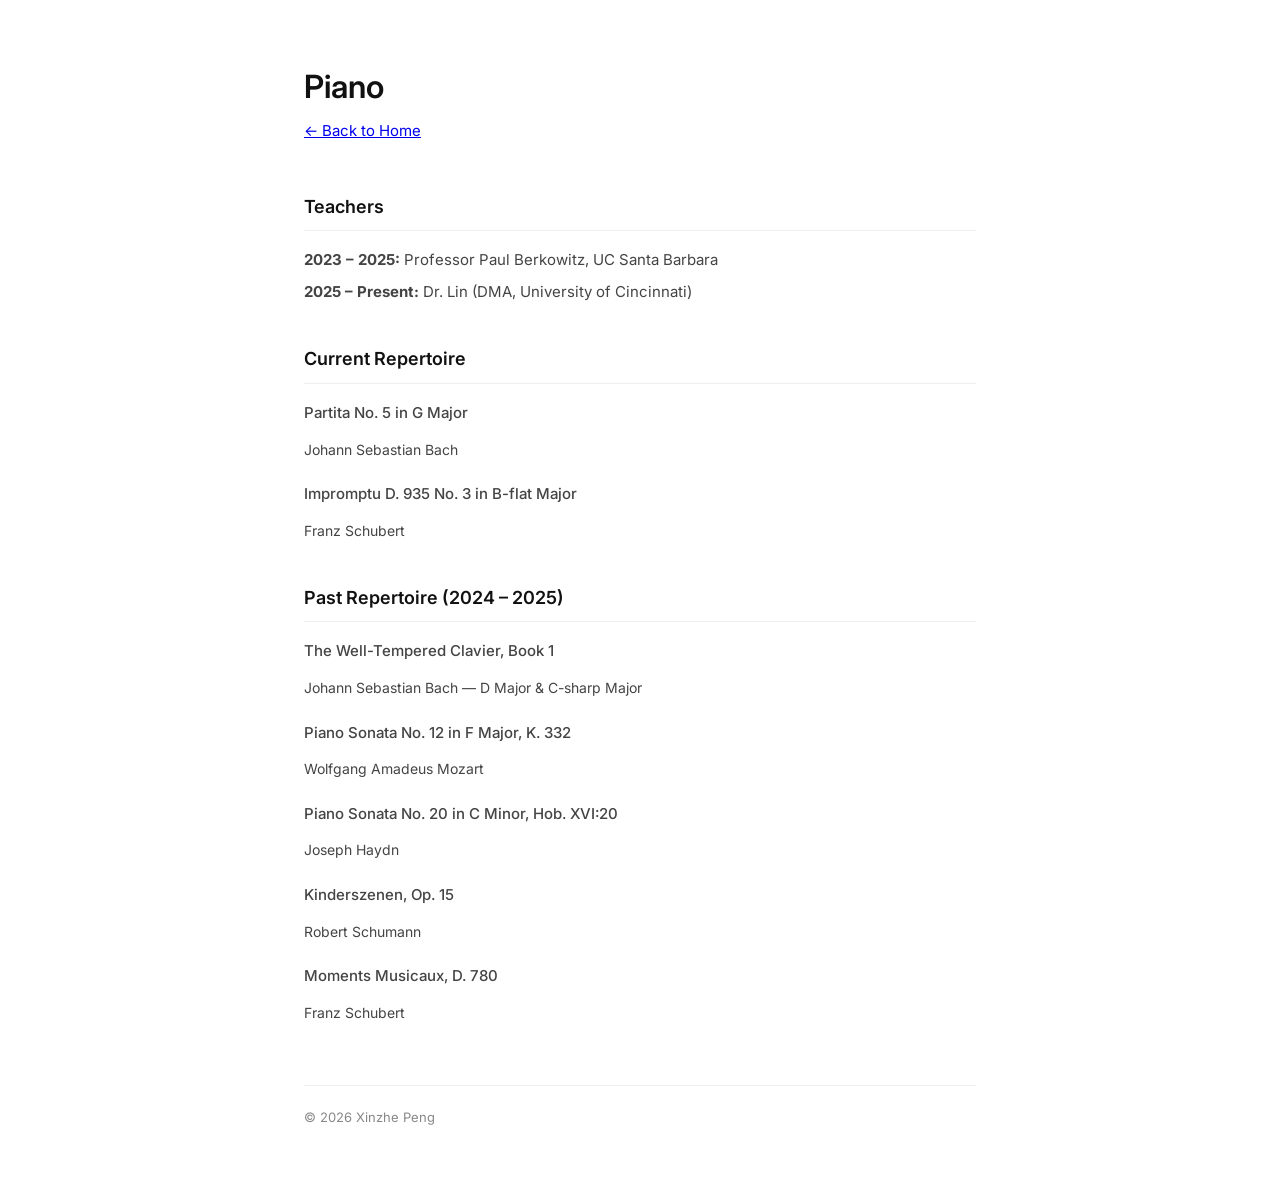
==== piano.html @ 50e96a3e "init" ====
<!DOCTYPE html>
<html lang="en">
<head>
    <meta charset="UTF-8">
    <meta name="viewport" content="width=device-width, initial-scale=1.0">
    <title>Piano | Xinzhe Peng</title>
    <link rel="stylesheet" href="style.css">
    <link href="https://fonts.googleapis.com/css2?family=Inter:wght@300;400;500;600&display=swap" rel="stylesheet">
</head>
<body>
    <div class="page">
        <!-- Header -->
        <header class="header">
            <h1>Piano</h1>
            <p class="subtitle"><a href="index.html">← Back to Home</a></p>
        </header>

        <!-- Teachers -->
        <section class="section">
            <h2>Teachers</h2>
            <ul class="contact-list">
                <li><strong>2023 – 2025:</strong> Professor Paul Berkowitz, UC Santa Barbara</li>
                <li><strong>2025 – Present:</strong> Dr. Lin (DMA, University of Cincinnati)</li>
            </ul>
        </section>

        <!-- Current Repertoire -->
        <section class="section">
            <h2>Current Repertoire</h2>
            <div class="publication">
                <p class="pub-title">Partita No. 5 in G Major</p>
                <p class="pub-authors">Johann Sebastian Bach</p>
            </div>
            <div class="publication">
                <p class="pub-title">Impromptu D. 935 No. 3 in B-flat Major</p>
                <p class="pub-authors">Franz Schubert</p>
            </div>
        </section>

        <!-- Past Repertoire -->
        <section class="section">
            <h2>Past Repertoire (2024 – 2025)</h2>
            <div class="publication">
                <p class="pub-title">The Well-Tempered Clavier, Book 1</p>
                <p class="pub-authors">Johann Sebastian Bach — D Major & C-sharp Major</p>
            </div>
            <div class="publication">
                <p class="pub-title">Piano Sonata No. 12 in F Major, K. 332</p>
                <p class="pub-authors">Wolfgang Amadeus Mozart</p>
            </div>
            <div class="publication">
                <p class="pub-title">Piano Sonata No. 20 in C Minor, Hob. XVI:20</p>
                <p class="pub-authors">Joseph Haydn</p>
            </div>
            <div class="publication">
                <p class="pub-title">Kinderszenen, Op. 15</p>
                <p class="pub-authors">Robert Schumann</p>
            </div>
            <div class="publication">
                <p class="pub-title">Moments Musicaux, D. 780</p>
                <p class="pub-authors">Franz Schubert</p>
            </div>
        </section>

        <!-- Footer -->
        <footer class="footer">
            <p>&copy; 2026 Xinzhe Peng</p>
        </footer>
    </div>
</body>
</html>
---- style.css ----
/* Reset */
* {
    margin: 0;
    padding: 0;
    box-sizing: border-box;
}

/* Base */
body {
    font-family: 'Inter', -apple-system, BlinkMacSystemFont, sans-serif;
    font-size: 15px;
    line-height: 1.7;
    color: #333;
    background: #fff;
}

.page {
    max-width: 720px;
    margin: 0 auto;
    padding: 60px 24px;
}

/* Header */
.header {
    margin-bottom: 48px;
}

.header h1 {
    font-size: 32px;
    font-weight: 600;
    color: #111;
    margin-bottom: 4px;
}

.header .subtitle {
    font-size: 15px;
    color: #666;
    margin-bottom: 12px;
}

.header-links {
    display: flex;
    gap: 16px;
}

.header-links a {
    color: #2563eb;
    text-decoration: none;
    font-size: 14px;
}

.header-links a:hover {
    text-decoration: underline;
}

/* Sections */
.section {
    margin-bottom: 40px;
}

.section h2 {
    font-size: 18px;
    font-weight: 600;
    color: #111;
    margin-bottom: 16px;
    padding-bottom: 8px;
    border-bottom: 1px solid #eee;
}

.section p {
    color: #444;
    margin-bottom: 12px;
}

/* Publication */
.publication {
    margin-bottom: 20px;
}

.pub-title {
    font-weight: 500;
    color: #111;
    margin-bottom: 6px;
}

.pub-authors {
    color: #555;
    font-size: 14px;
    margin-bottom: 4px;
}

.pub-venue {
    color: #666;
    font-size: 14px;
    font-style: italic;
    margin-bottom: 6px;
}

.pub-links a {
    color: #2563eb;
    text-decoration: none;
    font-size: 14px;
}

.pub-links a:hover {
    text-decoration: underline;
}

/* Skills */
.skills-list {
    display: flex;
    flex-wrap: wrap;
    gap: 8px;
}

.skill-tag {
    background: #f3f4f6;
    color: #444;
    padding: 4px 12px;
    border-radius: 4px;
    font-size: 13px;
}

/* Contact */
.contact-list {
    list-style: none;
    color: #444;
}

.contact-list li {
    margin-bottom: 6px;
}

/* Footer */
.footer {
    margin-top: 60px;
    padding-top: 20px;
    border-top: 1px solid #eee;
}

.footer p {
    font-size: 13px;
    color: #888;
}

/* Responsive */
@media (max-width: 600px) {
    .page {
        padding: 40px 20px;
    }
    
    .header h1 {
        font-size: 28px;
    }
}
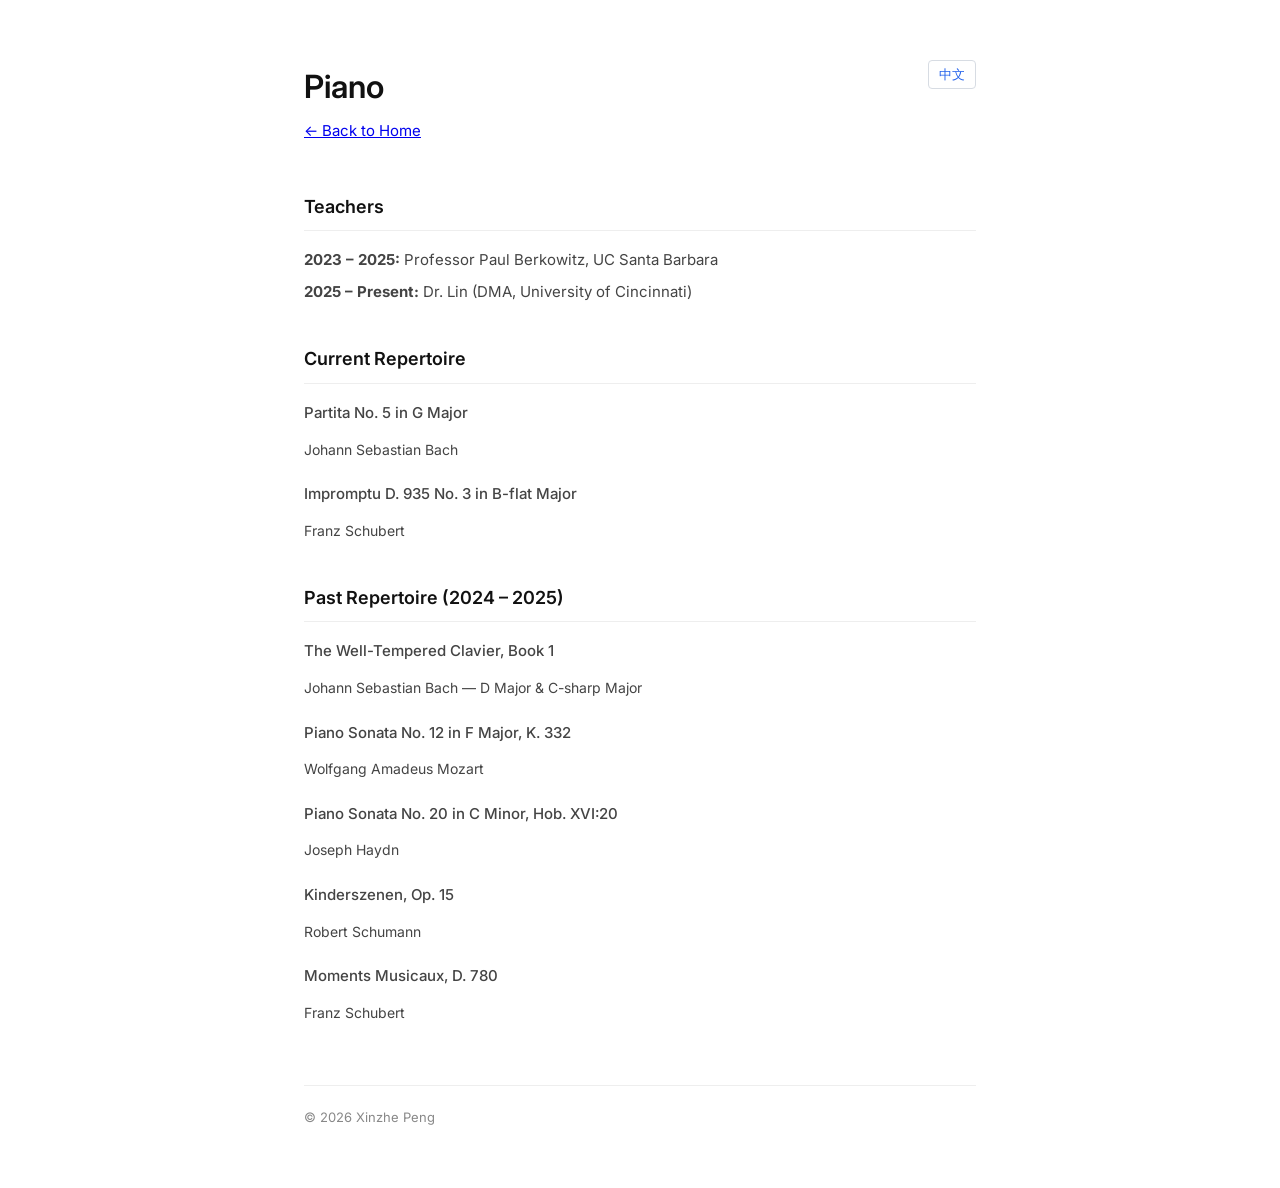
==== commit 3252bf4c: "add chinese" ====
--- a/piano.html
+++ b/piano.html
@@ -6,58 +6,60 @@
     <title>Piano | Xinzhe Peng</title>
     <link rel="stylesheet" href="style.css">
     <link href="https://fonts.googleapis.com/css2?family=Inter:wght@300;400;500;600&display=swap" rel="stylesheet">
+    <script src="language.js" defer></script>
 </head>
 <body>
     <div class="page">
         <!-- Header -->
         <header class="header">
-            <h1>Piano</h1>
-            <p class="subtitle"><a href="index.html">← Back to Home</a></p>
+            <button class="language-toggle" type="button" data-language-toggle aria-label="Switch language">中文</button>
+            <h1 data-i18n="piano.title">Piano</h1>
+            <p class="subtitle"><a href="index.html" data-i18n="piano.back">← Back to Home</a></p>
         </header>
 
         <!-- Teachers -->
         <section class="section">
-            <h2>Teachers</h2>
+            <h2 data-i18n="piano.teachers.title">Teachers</h2>
             <ul class="contact-list">
-                <li><strong>2023 – 2025:</strong> Professor Paul Berkowitz, UC Santa Barbara</li>
-                <li><strong>2025 – Present:</strong> Dr. Lin (DMA, University of Cincinnati)</li>
+                <li data-i18n-html="piano.teachers.paul"><strong>2023 – 2025:</strong> Professor Paul Berkowitz, UC Santa Barbara</li>
+                <li data-i18n-html="piano.teachers.lin"><strong>2025 – Present:</strong> Dr. Lin (DMA, University of Cincinnati)</li>
             </ul>
         </section>
 
         <!-- Current Repertoire -->
         <section class="section">
-            <h2>Current Repertoire</h2>
+            <h2 data-i18n="piano.current.title">Current Repertoire</h2>
             <div class="publication">
-                <p class="pub-title">Partita No. 5 in G Major</p>
+                <p class="pub-title" data-i18n="piano.current.bachTitle">Partita No. 5 in G Major</p>
                 <p class="pub-authors">Johann Sebastian Bach</p>
             </div>
             <div class="publication">
-                <p class="pub-title">Impromptu D. 935 No. 3 in B-flat Major</p>
+                <p class="pub-title" data-i18n="piano.current.schubertTitle">Impromptu D. 935 No. 3 in B-flat Major</p>
                 <p class="pub-authors">Franz Schubert</p>
             </div>
         </section>
 
         <!-- Past Repertoire -->
         <section class="section">
-            <h2>Past Repertoire (2024 – 2025)</h2>
+            <h2 data-i18n="piano.past.title">Past Repertoire (2024 – 2025)</h2>
             <div class="publication">
-                <p class="pub-title">The Well-Tempered Clavier, Book 1</p>
-                <p class="pub-authors">Johann Sebastian Bach — D Major & C-sharp Major</p>
+                <p class="pub-title" data-i18n="piano.past.wtcTitle">The Well-Tempered Clavier, Book 1</p>
+                <p class="pub-authors" data-i18n="piano.past.wtcDetails">Johann Sebastian Bach — D Major & C-sharp Major</p>
             </div>
             <div class="publication">
-                <p class="pub-title">Piano Sonata No. 12 in F Major, K. 332</p>
+                <p class="pub-title" data-i18n="piano.past.mozartTitle">Piano Sonata No. 12 in F Major, K. 332</p>
                 <p class="pub-authors">Wolfgang Amadeus Mozart</p>
             </div>
             <div class="publication">
-                <p class="pub-title">Piano Sonata No. 20 in C Minor, Hob. XVI:20</p>
+                <p class="pub-title" data-i18n="piano.past.haydnTitle">Piano Sonata No. 20 in C Minor, Hob. XVI:20</p>
                 <p class="pub-authors">Joseph Haydn</p>
             </div>
             <div class="publication">
-                <p class="pub-title">Kinderszenen, Op. 15</p>
+                <p class="pub-title" data-i18n="piano.past.schumannTitle">Kinderszenen, Op. 15</p>
                 <p class="pub-authors">Robert Schumann</p>
             </div>
             <div class="publication">
-                <p class="pub-title">Moments Musicaux, D. 780</p>
+                <p class="pub-title" data-i18n="piano.past.momentsTitle">Moments Musicaux, D. 780</p>
                 <p class="pub-authors">Franz Schubert</p>
             </div>
         </section>
--- a/style.css
+++ b/style.css
@@ -22,6 +22,7 @@
 
 /* Header */
 .header {
+    position: relative;
     margin-bottom: 48px;
 }
 
@@ -51,6 +52,30 @@
 
 .header-links a:hover {
     text-decoration: underline;
+}
+
+.language-toggle {
+    position: absolute;
+    top: 0;
+    right: 0;
+    border: 1px solid #d7dce3;
+    background: #fff;
+    color: #2563eb;
+    font: inherit;
+    font-size: 13px;
+    line-height: 1;
+    padding: 7px 10px;
+    border-radius: 4px;
+    cursor: pointer;
+}
+
+.language-toggle:hover {
+    background: #f8fafc;
+}
+
+.language-toggle:focus-visible {
+    outline: 2px solid #2563eb;
+    outline-offset: 2px;
 }
 
 /* Sections */
@@ -92,7 +117,6 @@
 .pub-venue {
     color: #666;
     font-size: 14px;
-    font-style: italic;
     margin-bottom: 6px;
 }
 
@@ -104,6 +128,33 @@
 
 .pub-links a:hover {
     text-decoration: underline;
+}
+
+/* Project Highlights */
+.project-highlights {
+    list-style: none;
+    padding: 0;
+    margin-top: 8px;
+}
+
+.project-highlights li {
+    position: relative;
+    padding-left: 16px;
+    margin-bottom: 6px;
+    color: #555;
+    font-size: 14px;
+    line-height: 1.6;
+}
+
+.project-highlights li::before {
+    content: "→";
+    position: absolute;
+    left: 0;
+    color: #2563eb;
+}
+
+.project-highlights li strong {
+    color: #333;
 }
 
 /* Skills */
@@ -129,6 +180,16 @@
 
 .contact-list li {
     margin-bottom: 6px;
+}
+
+/* Links in sections */
+.section a {
+    color: #2563eb;
+    text-decoration: none;
+}
+
+.section a:hover {
+    text-decoration: underline;
 }
 
 /* Footer */
@@ -152,4 +213,9 @@
     .header h1 {
         font-size: 28px;
     }
-}
+
+    .language-toggle {
+        position: static;
+        margin-bottom: 16px;
+    }
+}
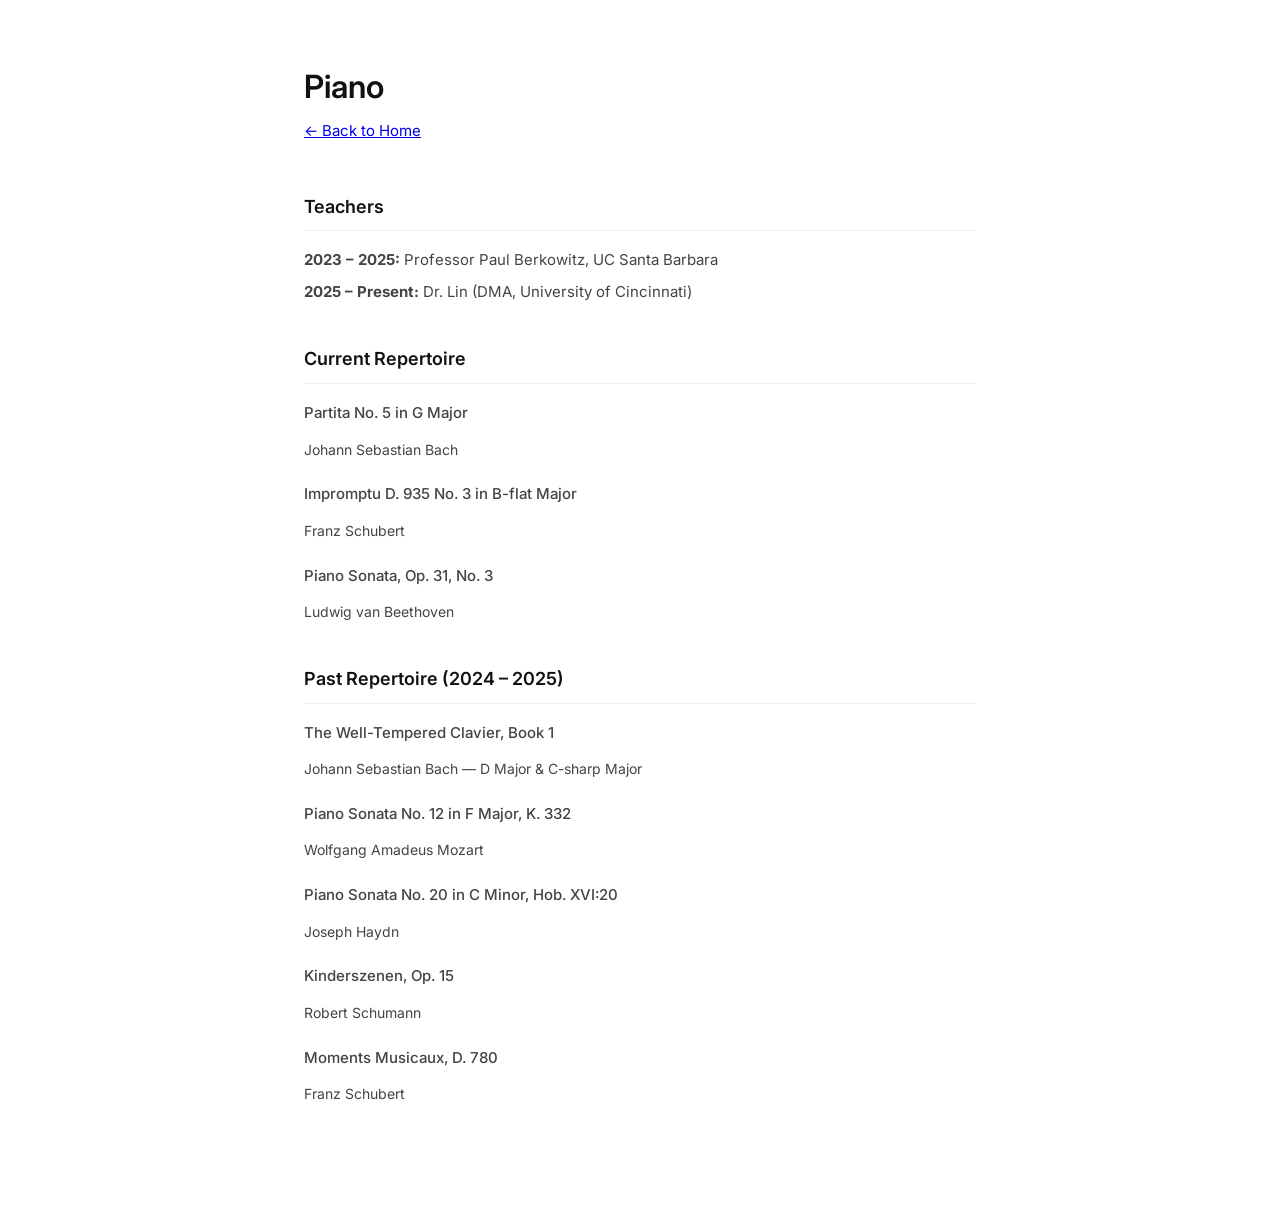
==== commit 354ade7f: "update, Nov 18, 2026" ====
--- a/piano.html
+++ b/piano.html
@@ -6,13 +6,11 @@
     <title>Piano | Xinzhe Peng</title>
     <link rel="stylesheet" href="style.css">
     <link href="https://fonts.googleapis.com/css2?family=Inter:wght@300;400;500;600&display=swap" rel="stylesheet">
-    <script src="language.js" defer></script>
 </head>
 <body>
     <div class="page">
         <!-- Header -->
         <header class="header">
-            <button class="language-toggle" type="button" data-language-toggle aria-label="Switch language">中文</button>
             <h1 data-i18n="piano.title">Piano</h1>
             <p class="subtitle"><a href="index.html" data-i18n="piano.back">← Back to Home</a></p>
         </header>
@@ -26,7 +24,6 @@
             </ul>
         </section>
 
-        <!-- Current Repertoire -->
         <section class="section">
             <h2 data-i18n="piano.current.title">Current Repertoire</h2>
             <div class="publication">
@@ -37,14 +34,17 @@
                 <p class="pub-title" data-i18n="piano.current.schubertTitle">Impromptu D. 935 No. 3 in B-flat Major</p>
                 <p class="pub-authors">Franz Schubert</p>
             </div>
+            <div class="publication">
+                <p class="pub-title" data-i18n="piano.current.beethovenTitle">Piano Sonata, Op. 31, No. 3</p>
+                <p class="pub-authors">Ludwig van Beethoven</p>
+            </div>
         </section>
 
-        <!-- Past Repertoire -->
         <section class="section">
             <h2 data-i18n="piano.past.title">Past Repertoire (2024 – 2025)</h2>
             <div class="publication">
                 <p class="pub-title" data-i18n="piano.past.wtcTitle">The Well-Tempered Clavier, Book 1</p>
-                <p class="pub-authors" data-i18n="piano.past.wtcDetails">Johann Sebastian Bach — D Major & C-sharp Major</p>
+                <p class="pub-authors" data-i18n="piano.past.wtcDetails">Johann Sebastian Bach — D Major &amp; C-sharp Major</p>
             </div>
             <div class="publication">
                 <p class="pub-title" data-i18n="piano.past.mozartTitle">Piano Sonata No. 12 in F Major, K. 332</p>
@@ -64,10 +64,6 @@
             </div>
         </section>
 
-        <!-- Footer -->
-        <footer class="footer">
-            <p>&copy; 2026 Xinzhe Peng</p>
-        </footer>
     </div>
 </body>
 </html>
--- a/style.css
+++ b/style.css
@@ -54,30 +54,6 @@
     text-decoration: underline;
 }
 
-.language-toggle {
-    position: absolute;
-    top: 0;
-    right: 0;
-    border: 1px solid #d7dce3;
-    background: #fff;
-    color: #2563eb;
-    font: inherit;
-    font-size: 13px;
-    line-height: 1;
-    padding: 7px 10px;
-    border-radius: 4px;
-    cursor: pointer;
-}
-
-.language-toggle:hover {
-    background: #f8fafc;
-}
-
-.language-toggle:focus-visible {
-    outline: 2px solid #2563eb;
-    outline-offset: 2px;
-}
-
 /* Sections */
 .section {
     margin-bottom: 40px;
@@ -103,6 +79,7 @@
 }
 
 .pub-title {
+    font-size: inherit;
     font-weight: 500;
     color: #111;
     margin-bottom: 6px;
@@ -124,6 +101,7 @@
     color: #2563eb;
     text-decoration: none;
     font-size: 14px;
+    overflow-wrap: anywhere;
 }
 
 .pub-links a:hover {
@@ -138,19 +116,10 @@
 }
 
 .project-highlights li {
-    position: relative;
-    padding-left: 16px;
     margin-bottom: 6px;
     color: #555;
     font-size: 14px;
     line-height: 1.6;
-}
-
-.project-highlights li::before {
-    content: "→";
-    position: absolute;
-    left: 0;
-    color: #2563eb;
 }
 
 .project-highlights li strong {
@@ -192,18 +161,6 @@
     text-decoration: underline;
 }
 
-/* Footer */
-.footer {
-    margin-top: 60px;
-    padding-top: 20px;
-    border-top: 1px solid #eee;
-}
-
-.footer p {
-    font-size: 13px;
-    color: #888;
-}
-
 /* Responsive */
 @media (max-width: 600px) {
     .page {
@@ -213,9 +170,4 @@
     .header h1 {
         font-size: 28px;
     }
-
-    .language-toggle {
-        position: static;
-        margin-bottom: 16px;
-    }
 }
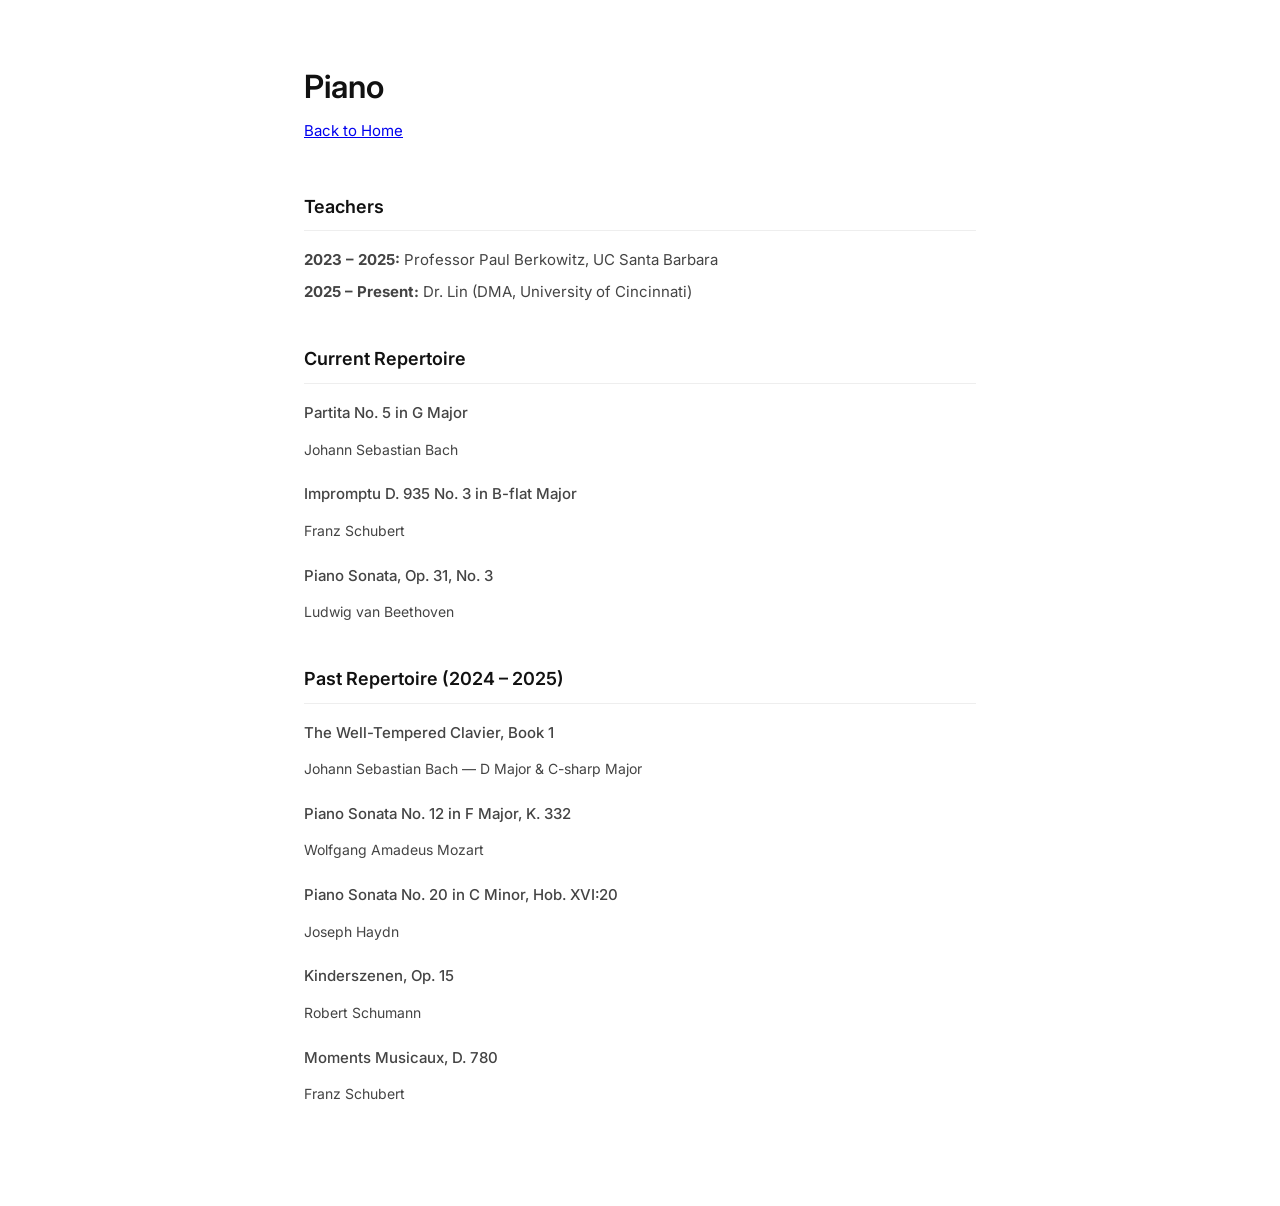
==== commit 309309a4: "removed the arrows" ====
--- a/piano.html
+++ b/piano.html
@@ -12,7 +12,7 @@
         <!-- Header -->
         <header class="header">
             <h1 data-i18n="piano.title">Piano</h1>
-            <p class="subtitle"><a href="index.html" data-i18n="piano.back">← Back to Home</a></p>
+            <p class="subtitle"><a href="index.html" data-i18n="piano.back">Back to Home</a></p>
         </header>
 
         <!-- Teachers -->
